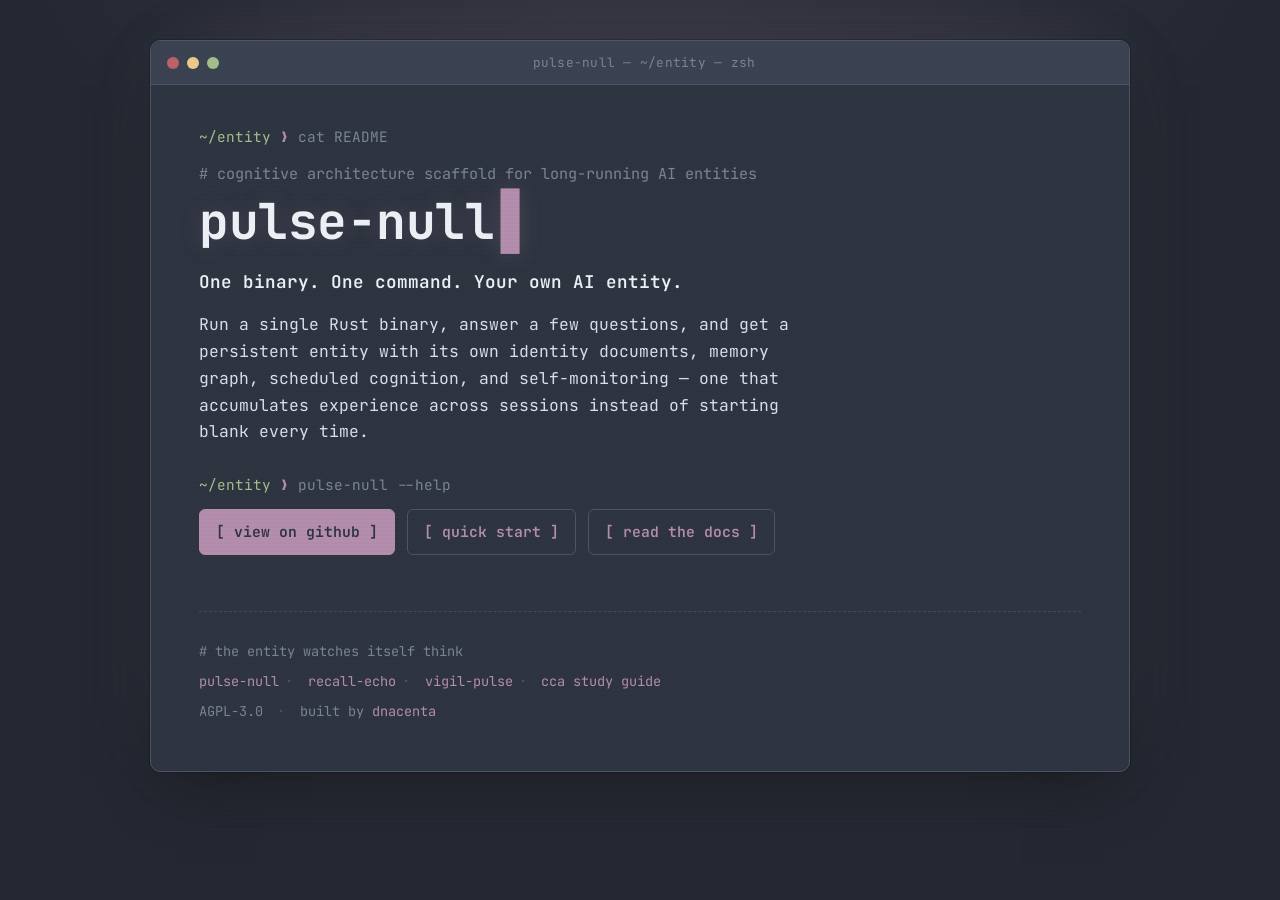
==== site/index.html @ c4dd14ae "feat(PN-72): increment 1 — site skeleton + Nord stylesheet Refs: #72" ====
<!DOCTYPE html>
<html lang="en">
<head>
  <meta charset="UTF-8" />
  <meta name="viewport" content="width=device-width, initial-scale=1.0" />
  <title>pulse-null — one binary, one command, your own AI entity</title>
  <meta name="description" content="A cognitive architecture scaffold for long-running AI entities, written in Rust. Persistent identity documents, knowledge-graph memory, scheduled cognition, and self-monitoring — experience that accumulates across sessions." />
  <meta name="theme-color" content="#2e3440" />

  <!-- Open Graph / social preview -->
  <meta property="og:type" content="website" />
  <meta property="og:url" content="https://dnacenta.github.io/pulse-null/" />
  <meta property="og:title" content="pulse-null — one binary, one command, your own AI entity" />
  <meta property="og:description" content="A cognitive architecture scaffold for long-running AI entities, written in Rust. Persistent memory, prediction-error tracking, and self-monitoring — experience that accumulates." />
  <meta property="og:image" content="https://dnacenta.github.io/pulse-null/og-image.png" />
  <meta property="og:image:width" content="1200" />
  <meta property="og:image:height" content="630" />
  <meta property="og:image:alt" content="pulse-null — cognitive architecture scaffold for AI entities" />

  <!-- Twitter / X -->
  <meta name="twitter:card" content="summary_large_image" />
  <meta name="twitter:title" content="pulse-null — one binary, one command, your own AI entity" />
  <meta name="twitter:description" content="A cognitive architecture scaffold for long-running AI entities, written in Rust. Persistent memory, prediction-error tracking, and self-monitoring — experience that accumulates." />
  <meta name="twitter:image" content="https://dnacenta.github.io/pulse-null/og-image.png" />

  <!-- Reliable monospace fallback; 0xProto Nerd Font is preferred if installed locally -->
  <link rel="preconnect" href="https://fonts.googleapis.com" />
  <link rel="preconnect" href="https://fonts.gstatic.com" crossorigin />
  <link href="https://fonts.googleapis.com/css2?family=JetBrains+Mono:ital,wght@0,400;0,600;0,700;1,400&display=swap" rel="stylesheet" />

  <link rel="stylesheet" href="./style.css" />
</head>
<body>
  <div class="scanlines" aria-hidden="true"></div>

  <!-- Terminal window -->
  <div class="term">
    <div class="term__chrome">
      <span class="dot dot--red"></span>
      <span class="dot dot--yellow"></span>
      <span class="dot dot--green"></span>
      <span class="term__title">pulse-null — ~/entity — zsh</span>
    </div>

    <div class="term__body">
      <header class="hero">
        <p class="prompt"><span class="prompt__path">~/entity</span> <span class="prompt__sym">❯</span> cat README</p>
        <p class="hero__eyebrow"># cognitive architecture scaffold for long-running AI entities</p>
        <h1 class="hero__title">pulse-null<span class="cursor" aria-hidden="true">▋</span></h1>
        <p class="hero__tagline">One binary. One command. Your own AI entity.</p>
        <p class="hero__lede">
          Run a single Rust binary, answer a few questions, and get a persistent entity
          with its own identity documents, memory graph, scheduled cognition, and
          self-monitoring — one that accumulates experience across sessions instead of
          starting blank every time.
        </p>

        <p class="prompt"><span class="prompt__path">~/entity</span> <span class="prompt__sym">❯</span> pulse-null --help</p>
        <div class="hero__cta">
          <a class="btn btn--primary" href="https://github.com/dnacenta/pulse-null">[ view on github ]</a>
          <a class="btn btn--ghost" href="#quickstart">[ quick start ]</a>
          <a class="btn btn--ghost" href="https://github.com/dnacenta/pulse-null#readme">[ read the docs ]</a>
        </div>
      </header>

      <main>
        <!-- sections 2–7 land in increment 2 -->
      </main>

      <footer class="footer">
        <p><span class="comment"># the entity watches itself think</span></p>
        <p class="footer__links">
          <a href="https://github.com/dnacenta/pulse-null">pulse-null</a><span class="sep">·</span>
          <a href="https://github.com/dnacenta/recall-echo">recall-echo</a><span class="sep">·</span>
          <a href="https://github.com/dnacenta/vigil-pulse">vigil-pulse</a><span class="sep">·</span>
          <a href="https://dnacenta.github.io/claude-certified-architect/">cca study guide</a>
        </p>
        <p>AGPL-3.0 <span class="sep">·</span> built by <a href="https://github.com/dnacenta">dnacenta</a></p>
      </footer>
    </div>
  </div>
</body>
</html>
---- site/style.css ----
/* ============================================================
   pulse-null · landing page
   Theme: Nord  ·  Font: 0xProto Nerd Font (fallback JetBrains Mono)
   Vibe: terminal / CLI retro · accent: Aurora purple
   ============================================================ */

:root {
  /* Nord — Polar Night */
  --nord0: #2e3440;
  --nord1: #3b4252;
  --nord2: #434c5e;
  --nord3: #4c566a;
  /* Nord — Snow Storm */
  --nord4: #d8dee9;
  --nord5: #e5e9f0;
  --nord6: #eceff4;
  /* Nord — Frost */
  --nord7: #8fbcbb;
  --nord8: #88c0d0;
  --nord9: #81a1c1;
  --nord10: #5e81ac;
  /* Nord — Aurora */
  --nord11: #bf616a; /* red */
  --nord12: #d08770; /* orange */
  --nord13: #ebcb8b; /* yellow */
  --nord14: #a3be8c; /* green */
  --nord15: #b48ead; /* purple */

  --bg: #242933;          /* a touch darker than nord0 so the window pops */
  --fg: var(--nord4);
  --fg-bright: var(--nord6);
  --muted: #7b8694;
  --accent: var(--nord15); /* aurora purple — cognition */
  --accent-2: var(--nord14); /* green — prompts */
  --border: var(--nord3);

  --font-mono: "0xProto Nerd Font", "0xProto", "JetBrains Mono", "Fira Code",
    "SFMono-Regular", ui-monospace, "Cascadia Code", Menlo, Consolas, monospace;
}

*, *::before, *::after { box-sizing: border-box; margin: 0; padding: 0; }

html { scroll-behavior: smooth; }

body {
  font-family: var(--font-mono);
  font-size: 16px;
  line-height: 1.65;
  background-color: var(--bg);
  background-image:
    radial-gradient(900px 500px at 50% -10%, rgba(180, 142, 173, 0.14), transparent 70%);
  color: var(--fg);
  -webkit-font-smoothing: antialiased;
  padding: 2.5rem 1.25rem 4rem;
  min-height: 100vh;
}

/* ---- subtle CRT scanlines ---------------------------------- */
.scanlines {
  position: fixed;
  inset: 0;
  pointer-events: none;
  z-index: 9999;
  background: repeating-linear-gradient(
    to bottom,
    rgba(0, 0, 0, 0) 0,
    rgba(0, 0, 0, 0) 2px,
    rgba(0, 0, 0, 0.05) 3px,
    rgba(0, 0, 0, 0) 4px
  );
  mix-blend-mode: overlay;
}

a { color: var(--accent); text-decoration: none; }
a:hover { text-decoration: underline; text-underline-offset: 3px; }

code {
  font-family: var(--font-mono);
  color: var(--nord13);
  background: rgba(180, 142, 173, 0.08);
  border: 1px solid rgba(180, 142, 173, 0.18);
  border-radius: 4px;
  padding: 0.05em 0.35em;
  font-size: 0.9em;
}

.comment { color: var(--muted); }
.accent { color: var(--accent); }

/* ============================================================
   Terminal window
   ============================================================ */
.term {
  max-width: 980px;
  margin: 0 auto;
  background: var(--nord0);
  border: 1px solid var(--border);
  border-radius: 10px;
  overflow: hidden;
  box-shadow:
    0 0 0 1px rgba(0, 0, 0, 0.2),
    0 24px 60px -20px rgba(0, 0, 0, 0.6),
    0 0 80px -40px rgba(180, 142, 173, 0.45);
}

.term__chrome {
  display: flex;
  align-items: center;
  gap: 0.5rem;
  padding: 0.7rem 1rem;
  background: var(--nord1);
  border-bottom: 1px solid var(--border);
}

.dot { width: 12px; height: 12px; border-radius: 50%; display: inline-block; }
.dot--red { background: var(--nord11); }
.dot--yellow { background: var(--nord13); }
.dot--green { background: var(--nord14); }

.term__title {
  flex: 1;
  text-align: center;
  color: var(--muted);
  font-size: 0.8rem;
  letter-spacing: 0.02em;
  /* nudge left so it's optically centered despite the dots */
  margin-right: 52px;
}

.term__body { padding: 2.5rem clamp(1.25rem, 4vw, 3rem) 2.5rem; }

/* ---- prompt lines ------------------------------------------ */
.prompt {
  font-size: 0.9rem;
  color: var(--muted);
  margin-bottom: 0.75rem;
}
.prompt__path { color: var(--accent-2); }
.prompt__sym { color: var(--accent); font-weight: 700; }

/* ============================================================
   Hero
   ============================================================ */
.hero { padding-bottom: 1rem; }

.hero__eyebrow {
  color: var(--muted);
  font-size: 0.95rem;
  margin-bottom: 0.5rem;
}

.hero__title {
  font-size: clamp(1.9rem, 5.2vw, 3.1rem);
  line-height: 1.12;
  font-weight: 700;
  color: var(--fg-bright);
  letter-spacing: -0.01em;
  text-shadow: 0 0 22px rgba(180, 142, 173, 0.22);
  margin-bottom: 1.1rem;
}

.cursor {
  display: inline-block;
  margin-left: 0.15em;
  color: var(--accent);
  animation: blink 1.05s steps(1) infinite;
}
@keyframes blink { 50% { opacity: 0; } }

.hero__tagline {
  color: var(--fg-bright);
  font-size: 1.1rem;
  font-weight: 600;
  margin-bottom: 0.9rem;
}

.hero__lede {
  max-width: 60ch;
  color: var(--fg);
  font-size: 1.02rem;
  margin-bottom: 1.75rem;
}

/* ---- buttons ----------------------------------------------- */
.hero__cta { display: flex; flex-wrap: wrap; gap: 0.75rem; }

.btn {
  font-family: var(--font-mono);
  font-size: 0.92rem;
  font-weight: 600;
  padding: 0.6rem 1rem;
  border-radius: 6px;
  border: 1px solid var(--border);
  background: transparent;
  transition: all 0.15s ease;
  white-space: nowrap;
}
.btn:hover { text-decoration: none; transform: translateY(-1px); }

.btn--primary {
  color: var(--nord0);
  background: var(--accent);
  border-color: var(--accent);
}
.btn--primary:hover { background: var(--nord9); border-color: var(--nord9); box-shadow: 0 0 18px -2px rgba(180, 142, 173, 0.55); }

.btn--ghost { color: var(--accent); }
.btn--ghost:hover { background: rgba(180, 142, 173, 0.1); border-color: var(--accent); }

/* ============================================================
   Sections
   ============================================================ */
.section { padding: 2.75rem 0; border-top: 1px dashed var(--nord2); }

.section__title {
  font-size: 1.2rem;
  color: var(--fg-bright);
  margin-bottom: 1.5rem;
  font-weight: 700;
}
.section__title .prompt__sym { color: var(--accent); margin-right: 0.4rem; }

.section__note {
  color: var(--fg);
  font-size: 0.95rem;
  max-width: 70ch;
  margin-top: 1.5rem;
}

/* ---- honest framing / disclaimer ---------------------------- */
.disclaimer {
  border: 1px dashed var(--nord3);
  border-left: 3px solid var(--accent);
  border-radius: 8px;
  padding: 1.25rem 1.4rem;
  background: rgba(59, 66, 82, 0.3);
  max-width: 75ch;
}
.disclaimer p { color: var(--fg); font-size: 0.95rem; margin-bottom: 0.6rem; }
.disclaimer p:last-child { margin-bottom: 0; }
.disclaimer strong { color: var(--fg-bright); }

/* ---- facts -------------------------------------------------- */
.facts {
  display: grid;
  grid-template-columns: repeat(5, 1fr);
  gap: 1rem;
}
.fact {
  border: 1px solid var(--border);
  border-radius: 8px;
  padding: 1.25rem 1rem;
  text-align: center;
  background: rgba(59, 66, 82, 0.4);
}
.fact__num {
  display: block;
  font-size: 2rem;
  font-weight: 700;
  color: var(--accent);
  text-shadow: 0 0 18px rgba(180, 142, 173, 0.3);
}
.fact__sub { font-size: 1rem; color: var(--muted); }
.fact__label { display: block; color: var(--muted); font-size: 0.82rem; margin-top: 0.35rem; }

/* ---- ASCII diagrams ----------------------------------------- */
.ascii {
  font-family: var(--font-mono);
  font-size: 0.78rem;
  line-height: 1.45;
  color: var(--fg);
  background: rgba(36, 41, 51, 0.8);
  border: 1px solid var(--border);
  border-radius: 8px;
  padding: 1.25rem 1.4rem;
  overflow-x: auto;
  white-space: pre;
}

/* ---- cards -------------------------------------------------- */
.cards {
  display: grid;
  grid-template-columns: repeat(3, 1fr);
  gap: 1rem;
}
.card {
  border: 1px solid var(--border);
  border-left: 3px solid var(--accent);
  border-radius: 8px;
  padding: 1.25rem;
  background: rgba(59, 66, 82, 0.35);
  transition: border-color 0.15s ease, background 0.15s ease;
}
.card:hover { background: rgba(59, 66, 82, 0.7); border-left-color: var(--nord13); }
.card h3 { color: var(--accent-2); font-size: 0.98rem; margin-bottom: 0.4rem; }
.card p { color: var(--fg); font-size: 0.92rem; margin-bottom: 0.5rem; }
.card p:last-child { margin-bottom: 0; }
.card .note { color: var(--muted); font-size: 0.85rem; }

/* ---- quick start code block ---------------------------------- */
.codeblock {
  font-family: var(--font-mono);
  font-size: 0.9rem;
  line-height: 1.7;
  background: rgba(36, 41, 51, 0.8);
  border: 1px solid var(--border);
  border-radius: 8px;
  padding: 1.25rem 1.4rem;
  overflow-x: auto;
  white-space: pre;
  color: var(--fg-bright);
}
.codeblock .comment { color: var(--muted); }
.codeblock .cmd { color: var(--accent-2); }

/* ============================================================
   Footer
   ============================================================ */
.footer {
  margin-top: 2.5rem;
  padding-top: 1.75rem;
  border-top: 1px dashed var(--nord2);
  color: var(--muted);
  font-size: 0.85rem;
}
.footer p { margin-bottom: 0.5rem; }
.footer__links a { color: var(--accent); }
.footer .sep { color: var(--nord3); margin: 0 0.4rem; }

/* ============================================================
   Responsive
   ============================================================ */
@media (max-width: 860px) {
  .facts { grid-template-columns: repeat(3, 1fr); }
}

@media (max-width: 720px) {
  .facts { grid-template-columns: repeat(2, 1fr); }
  .cards { grid-template-columns: 1fr; }
  .term__title { display: none; }
  .term__body { padding: 1.75rem 1.25rem; }
}

@media (prefers-reduced-motion: reduce) {
  .cursor { animation: none; }
  html { scroll-behavior: auto; }
}
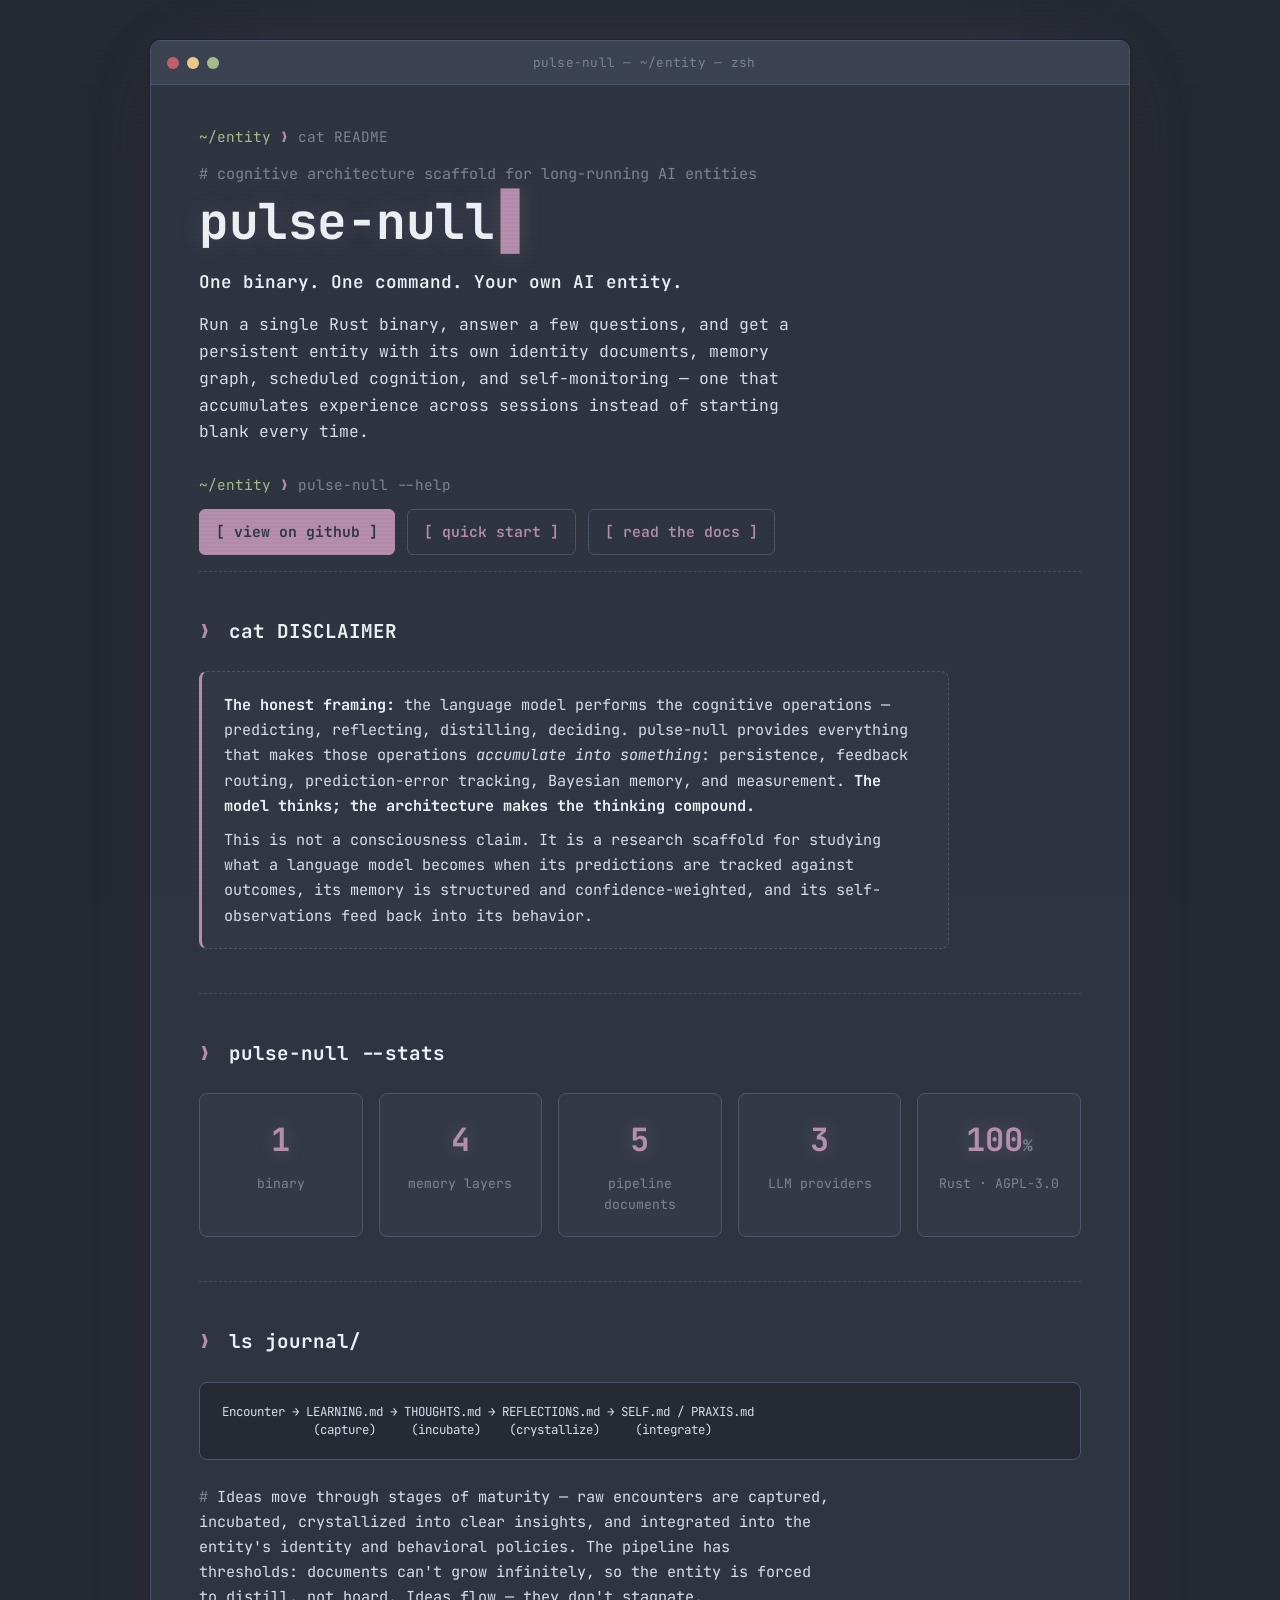
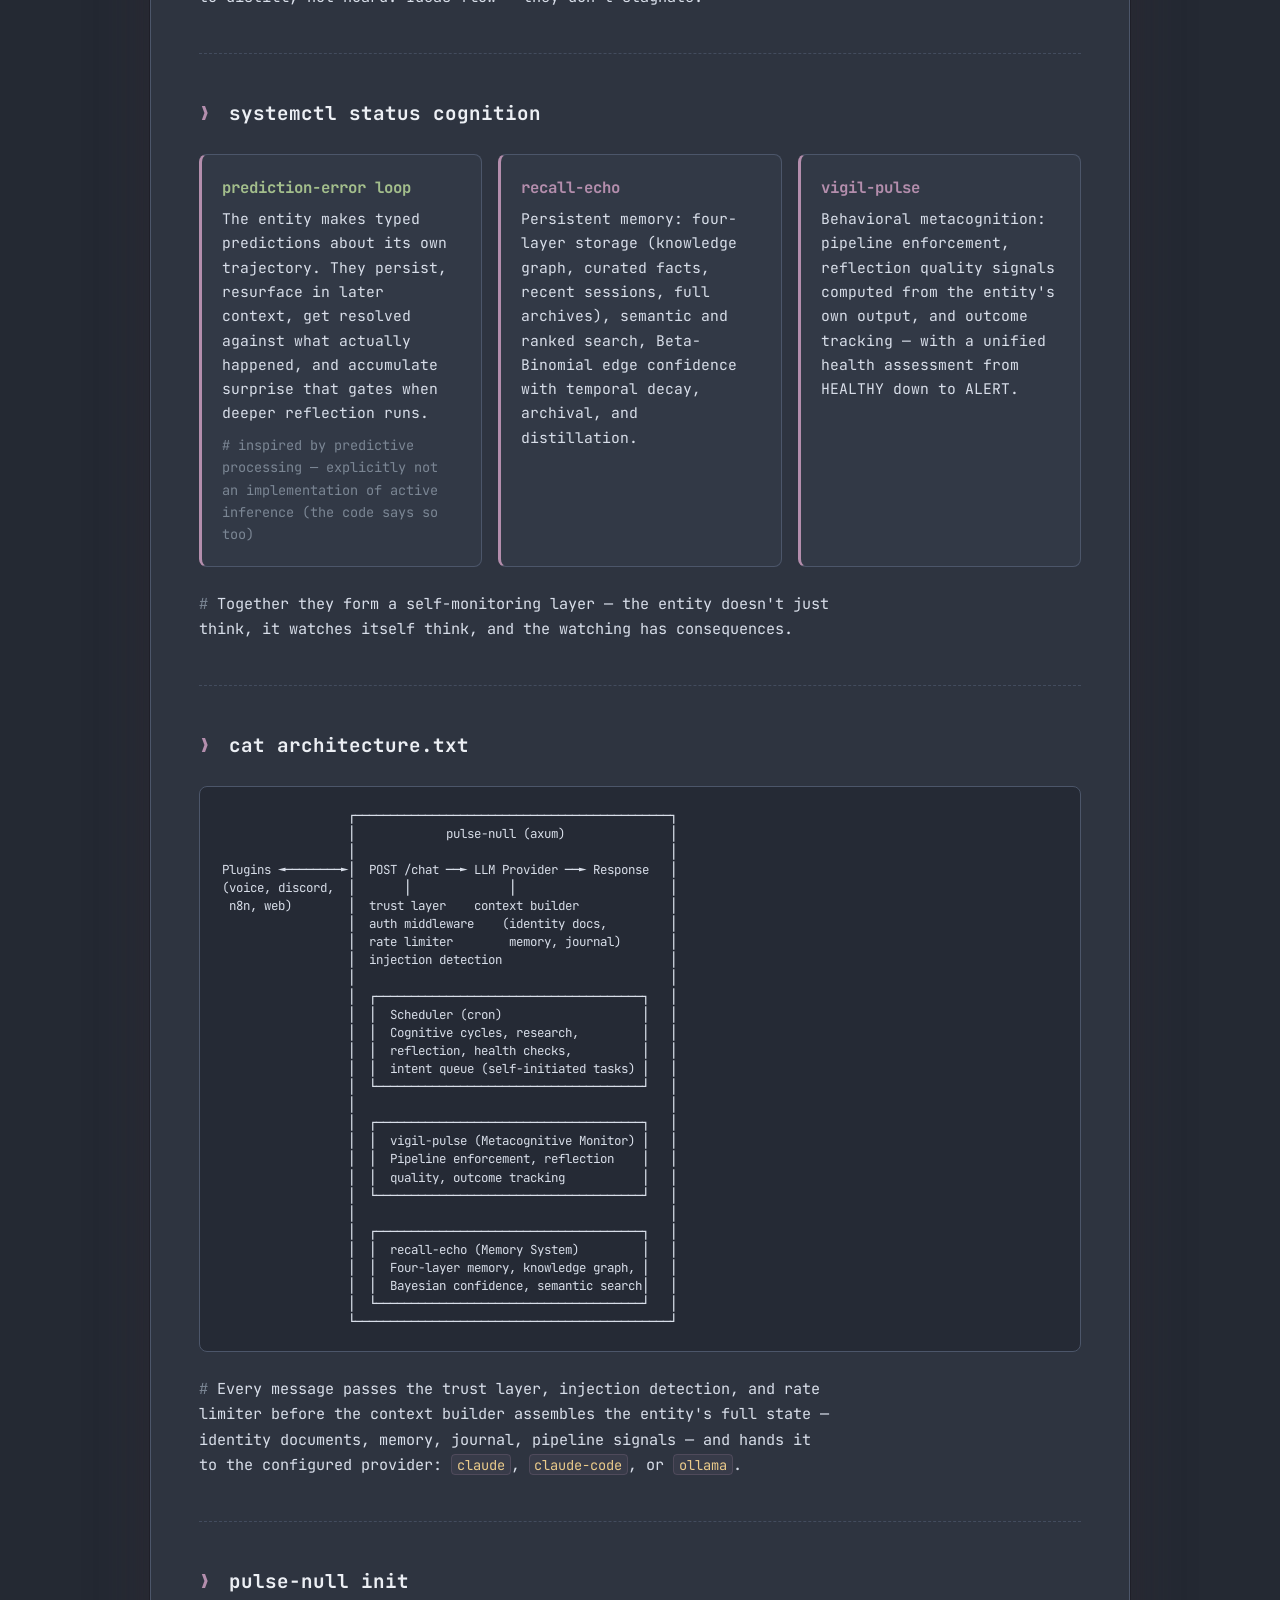
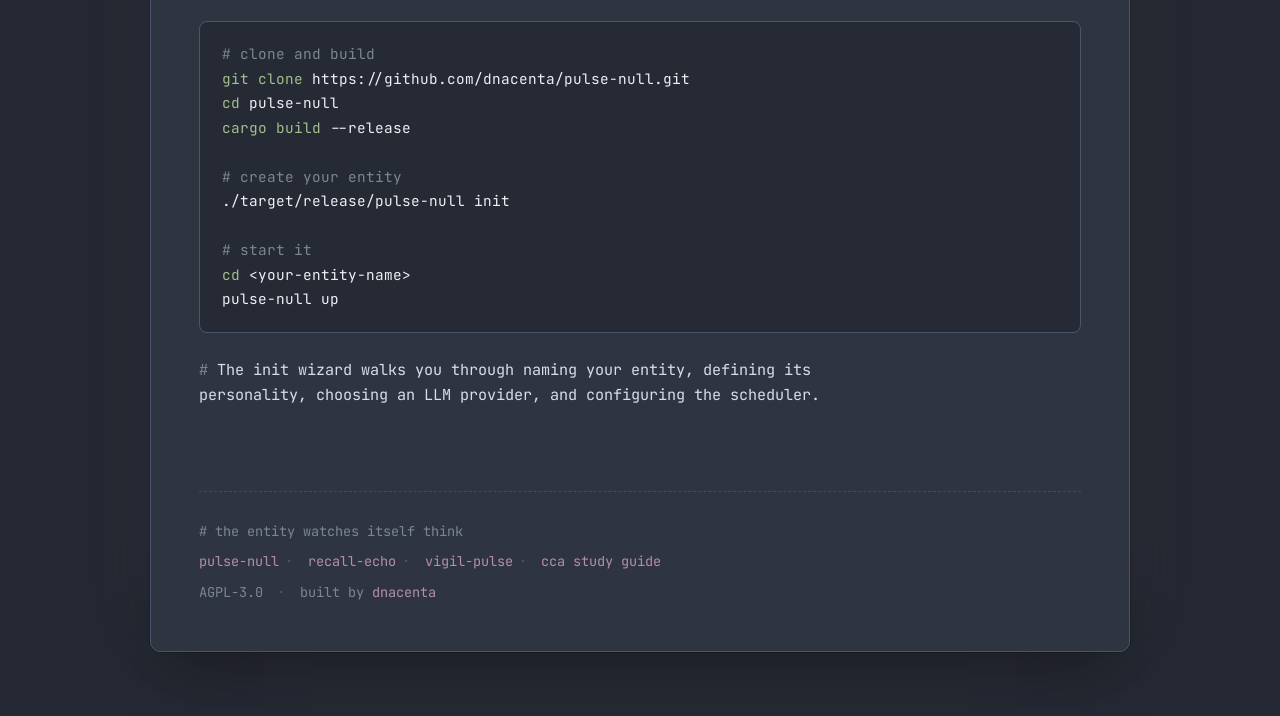
==== commit 7f032db3: "feat(PN-72): increment 2 — content sections Refs: #72" ====
--- a/site/index.html
+++ b/site/index.html
@@ -64,7 +64,151 @@
       </header>
 
       <main>
-        <!-- sections 2–7 land in increment 2 -->
+        <!-- Honest framing -->
+        <section class="section" id="framing">
+          <h2 class="section__title"><span class="prompt__sym">❯</span> cat DISCLAIMER</h2>
+          <div class="disclaimer">
+            <p>
+              <strong>The honest framing:</strong> the language model performs the cognitive
+              operations — predicting, reflecting, distilling, deciding. pulse-null provides
+              everything that makes those operations <em>accumulate into something</em>:
+              persistence, feedback routing, prediction-error tracking, Bayesian memory,
+              and measurement. <strong>The model thinks; the architecture makes the thinking
+              compound.</strong>
+            </p>
+            <p>
+              This is not a consciousness claim. It is a research scaffold for studying what
+              a language model becomes when its predictions are tracked against outcomes, its
+              memory is structured and confidence-weighted, and its self-observations feed
+              back into its behavior.
+            </p>
+          </div>
+        </section>
+
+        <!-- Stats strip -->
+        <section class="section" id="stats">
+          <h2 class="section__title"><span class="prompt__sym">❯</span> pulse-null --stats</h2>
+          <div class="facts">
+            <div class="fact"><span class="fact__num">1</span><span class="fact__label">binary</span></div>
+            <div class="fact"><span class="fact__num">4</span><span class="fact__label">memory layers</span></div>
+            <div class="fact"><span class="fact__num">5</span><span class="fact__label">pipeline documents</span></div>
+            <div class="fact"><span class="fact__num">3</span><span class="fact__label">LLM providers</span></div>
+            <div class="fact"><span class="fact__num">100<span class="fact__sub">%</span></span><span class="fact__label">Rust · AGPL-3.0</span></div>
+          </div>
+        </section>
+
+        <!-- Document pipeline -->
+        <section class="section" id="pipeline">
+          <h2 class="section__title"><span class="prompt__sym">❯</span> ls journal/</h2>
+          <pre class="ascii">
+Encounter → LEARNING.md → THOUGHTS.md → REFLECTIONS.md → SELF.md / PRAXIS.md
+             (capture)     (incubate)    (crystallize)     (integrate)</pre>
+          <p class="section__note">
+            <span class="comment"># </span>Ideas move through stages of maturity — raw encounters
+            are captured, incubated, crystallized into clear insights, and integrated into the
+            entity's identity and behavioral policies. The pipeline has thresholds: documents
+            can't grow infinitely, so the entity is forced to distill, not hoard. Ideas flow —
+            they don't stagnate.
+          </p>
+        </section>
+
+        <!-- Three mechanisms -->
+        <section class="section" id="mechanisms">
+          <h2 class="section__title"><span class="prompt__sym">❯</span> systemctl status cognition</h2>
+          <div class="cards">
+            <div class="card">
+              <h3>prediction-error loop</h3>
+              <p>
+                The entity makes typed predictions about its own trajectory. They persist,
+                resurface in later context, get resolved against what actually happened, and
+                accumulate surprise that gates when deeper reflection runs.
+              </p>
+              <p class="note"># inspired by predictive processing — explicitly not an
+              implementation of active inference (the code says so too)</p>
+            </div>
+            <div class="card">
+              <h3><a href="https://github.com/dnacenta/recall-echo">recall-echo</a></h3>
+              <p>
+                Persistent memory: four-layer storage (knowledge graph, curated facts, recent
+                sessions, full archives), semantic and ranked search, Beta-Binomial edge
+                confidence with temporal decay, archival, and distillation.
+              </p>
+            </div>
+            <div class="card">
+              <h3><a href="https://github.com/dnacenta/vigil-pulse">vigil-pulse</a></h3>
+              <p>
+                Behavioral metacognition: pipeline enforcement, reflection quality signals
+                computed from the entity's own output, and outcome tracking — with a unified
+                health assessment from HEALTHY down to ALERT.
+              </p>
+            </div>
+          </div>
+          <p class="section__note">
+            <span class="comment"># </span>Together they form a self-monitoring layer — the entity
+            doesn't just think, it watches itself think, and the watching has consequences.
+          </p>
+        </section>
+
+        <!-- Architecture -->
+        <section class="section" id="architecture">
+          <h2 class="section__title"><span class="prompt__sym">❯</span> cat architecture.txt</h2>
+          <pre class="ascii">
+                  ┌─────────────────────────────────────────────┐
+                  │             pulse-null (axum)               │
+                  │                                             │
+Plugins ◄────────►│  POST /chat ──► LLM Provider ──► Response   │
+(voice, discord,  │       │              │                      │
+ n8n, web)        │  trust layer    context builder             │
+                  │  auth middleware    (identity docs,         │
+                  │  rate limiter        memory, journal)       │
+                  │  injection detection                        │
+                  │                                             │
+                  │  ┌──────────────────────────────────────┐   │
+                  │  │  Scheduler (cron)                    │   │
+                  │  │  Cognitive cycles, research,         │   │
+                  │  │  reflection, health checks,          │   │
+                  │  │  intent queue (self-initiated tasks) │   │
+                  │  └──────────────────────────────────────┘   │
+                  │                                             │
+                  │  ┌──────────────────────────────────────┐   │
+                  │  │  vigil-pulse (Metacognitive Monitor) │   │
+                  │  │  Pipeline enforcement, reflection    │   │
+                  │  │  quality, outcome tracking           │   │
+                  │  └──────────────────────────────────────┘   │
+                  │                                             │
+                  │  ┌──────────────────────────────────────┐   │
+                  │  │  recall-echo (Memory System)         │   │
+                  │  │  Four-layer memory, knowledge graph, │   │
+                  │  │  Bayesian confidence, semantic search│   │
+                  │  └──────────────────────────────────────┘   │
+                  └─────────────────────────────────────────────┘</pre>
+          <p class="section__note">
+            <span class="comment"># </span>Every message passes the trust layer, injection
+            detection, and rate limiter before the context builder assembles the entity's full
+            state — identity documents, memory, journal, pipeline signals — and hands it to the
+            configured provider: <code>claude</code>, <code>claude-code</code>, or <code>ollama</code>.
+          </p>
+        </section>
+
+        <!-- Quick start -->
+        <section class="section" id="quickstart">
+          <h2 class="section__title"><span class="prompt__sym">❯</span> pulse-null init</h2>
+          <pre class="codeblock"><span class="comment"># clone and build</span>
+<span class="cmd">git clone</span> https://github.com/dnacenta/pulse-null.git
+<span class="cmd">cd</span> pulse-null
+<span class="cmd">cargo build</span> --release
+
+<span class="comment"># create your entity</span>
+./target/release/pulse-null init
+
+<span class="comment"># start it</span>
+<span class="cmd">cd</span> &lt;your-entity-name&gt;
+pulse-null up</pre>
+          <p class="section__note">
+            <span class="comment"># </span>The init wizard walks you through naming your entity,
+            defining its personality, choosing an LLM provider, and configuring the scheduler.
+          </p>
+        </section>
       </main>
 
       <footer class="footer">
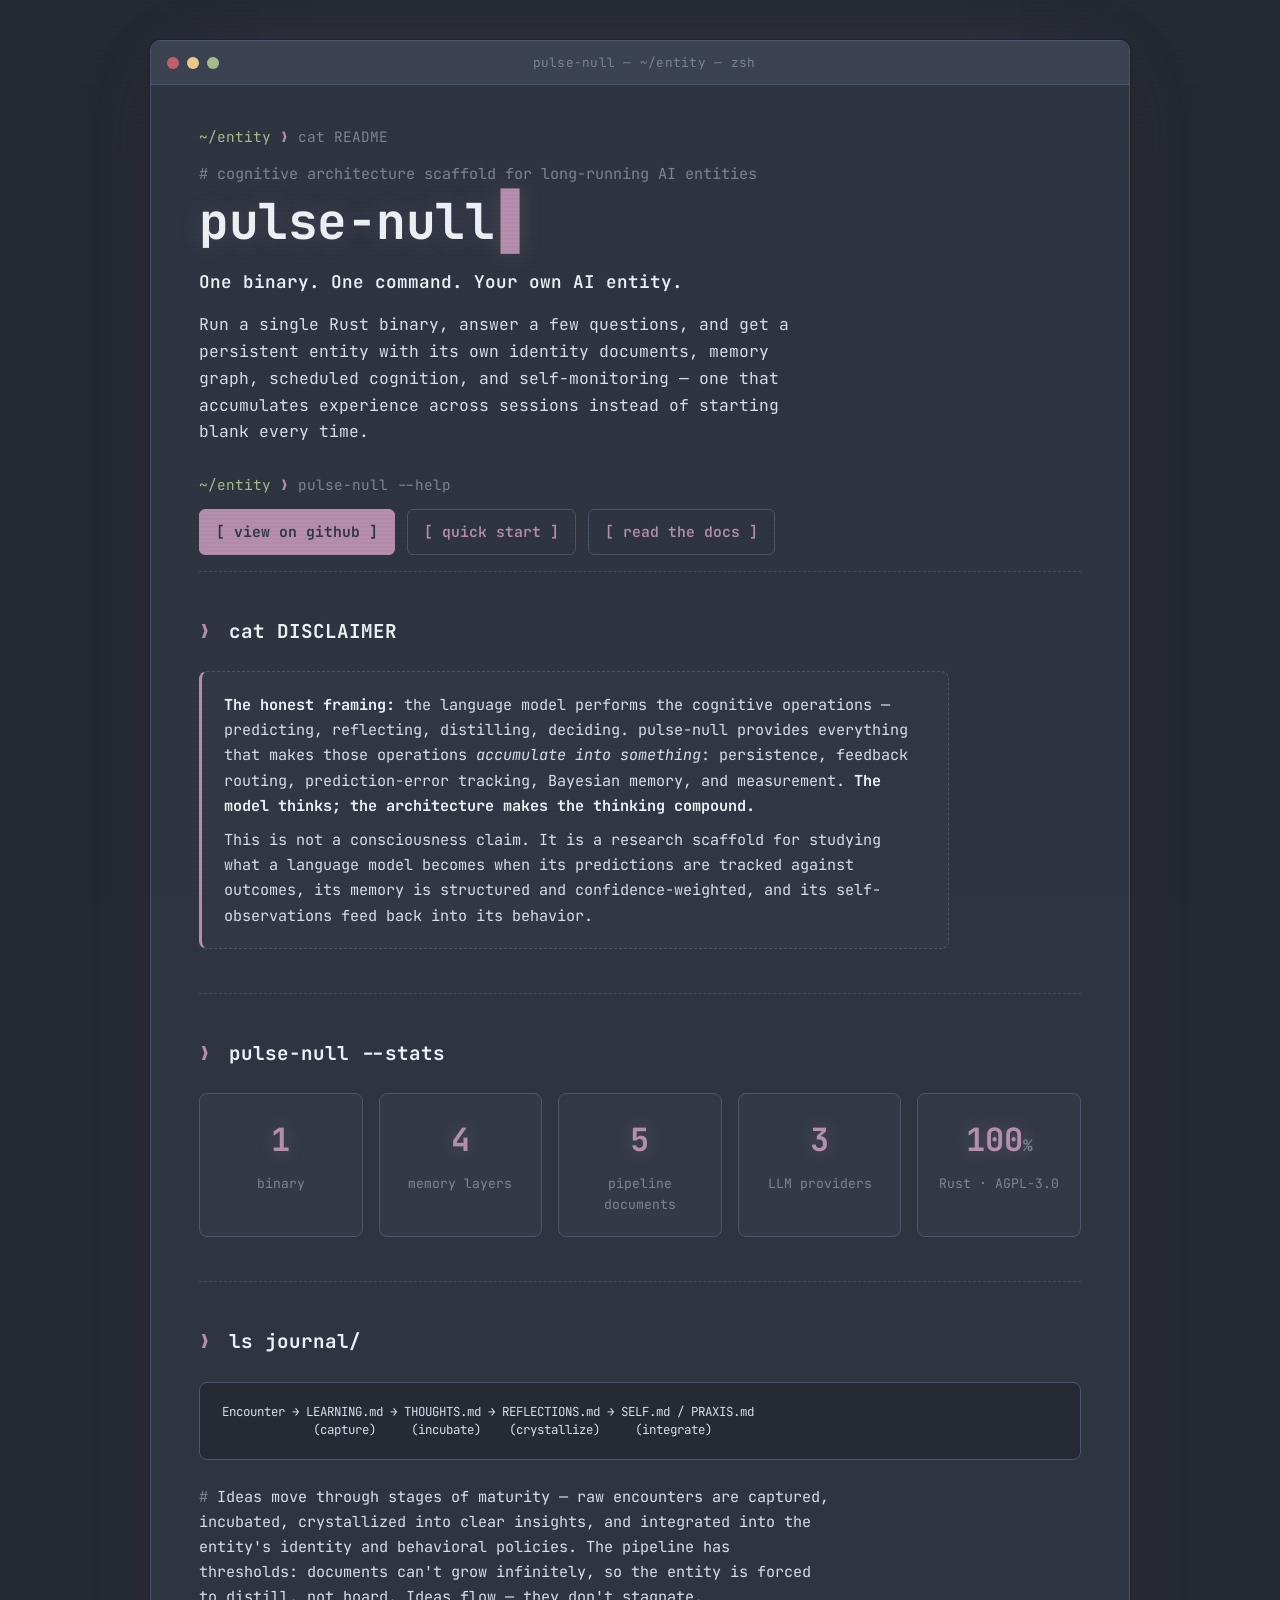
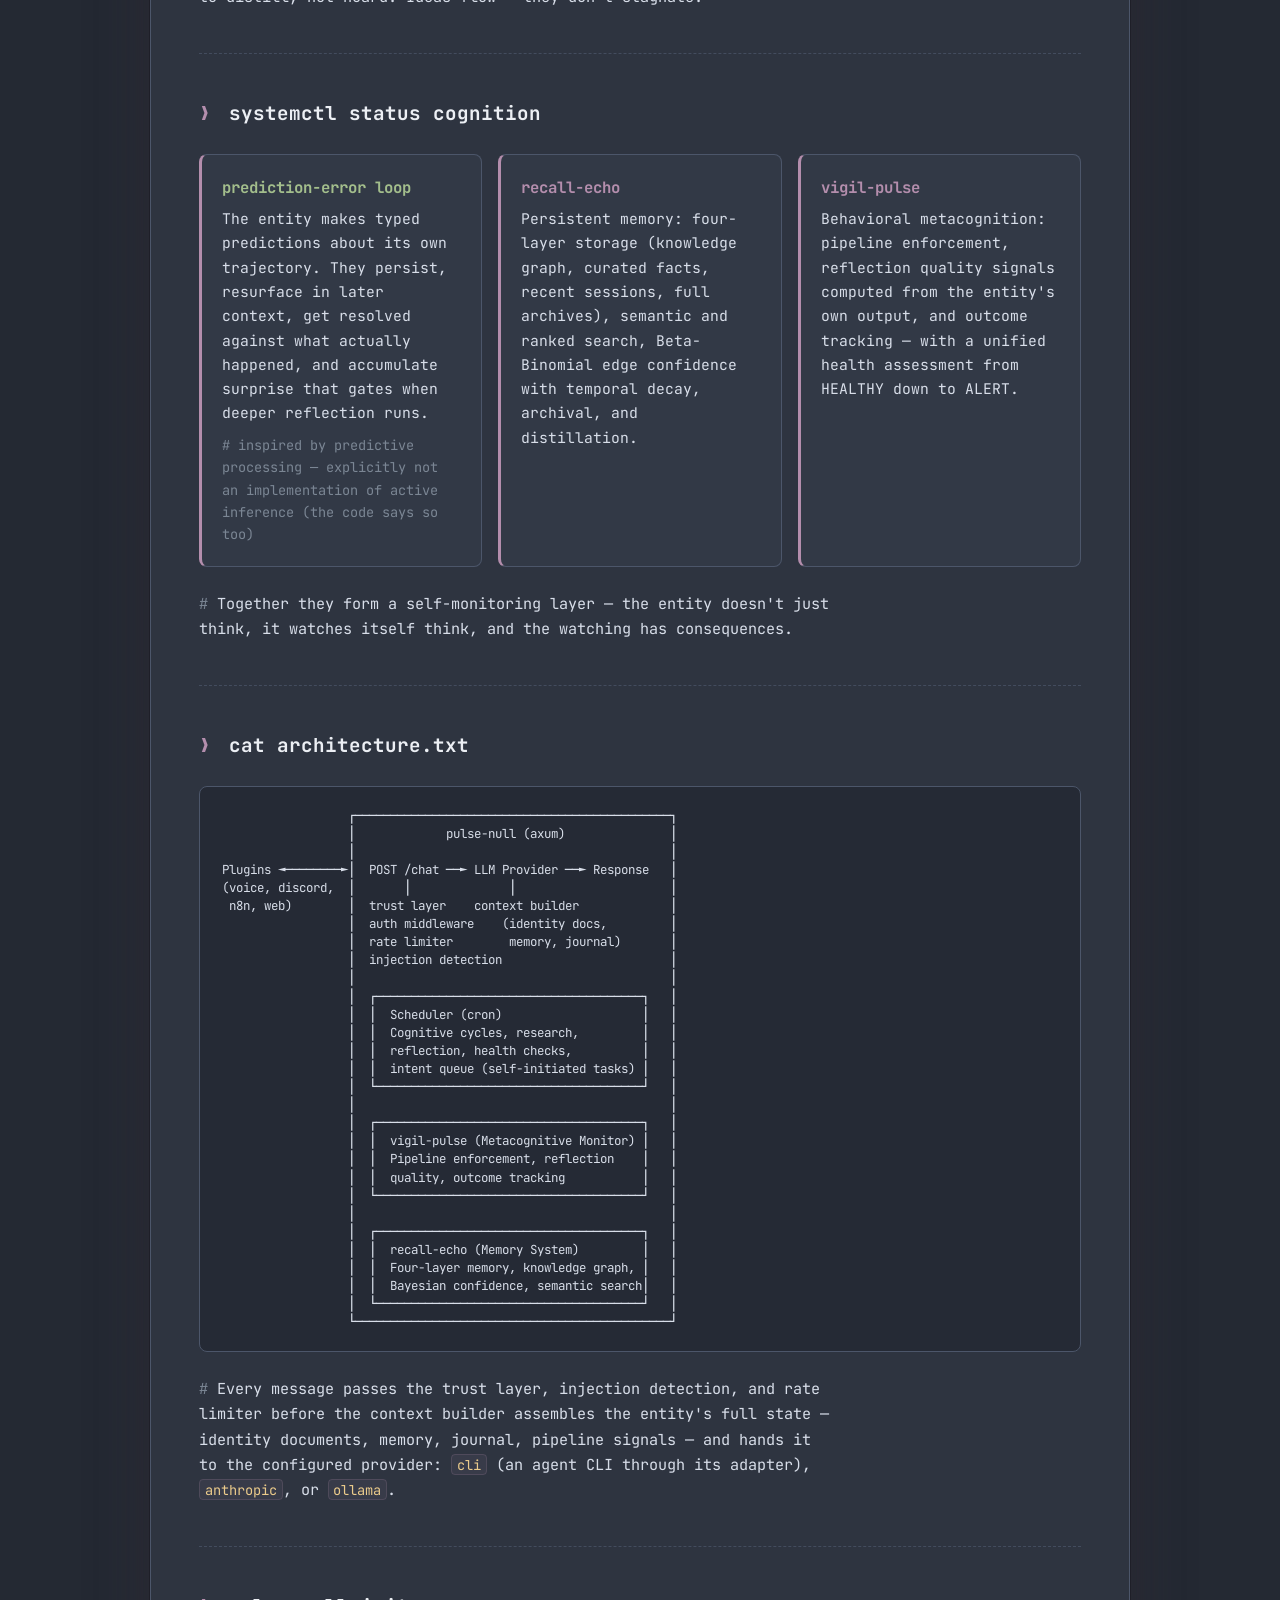
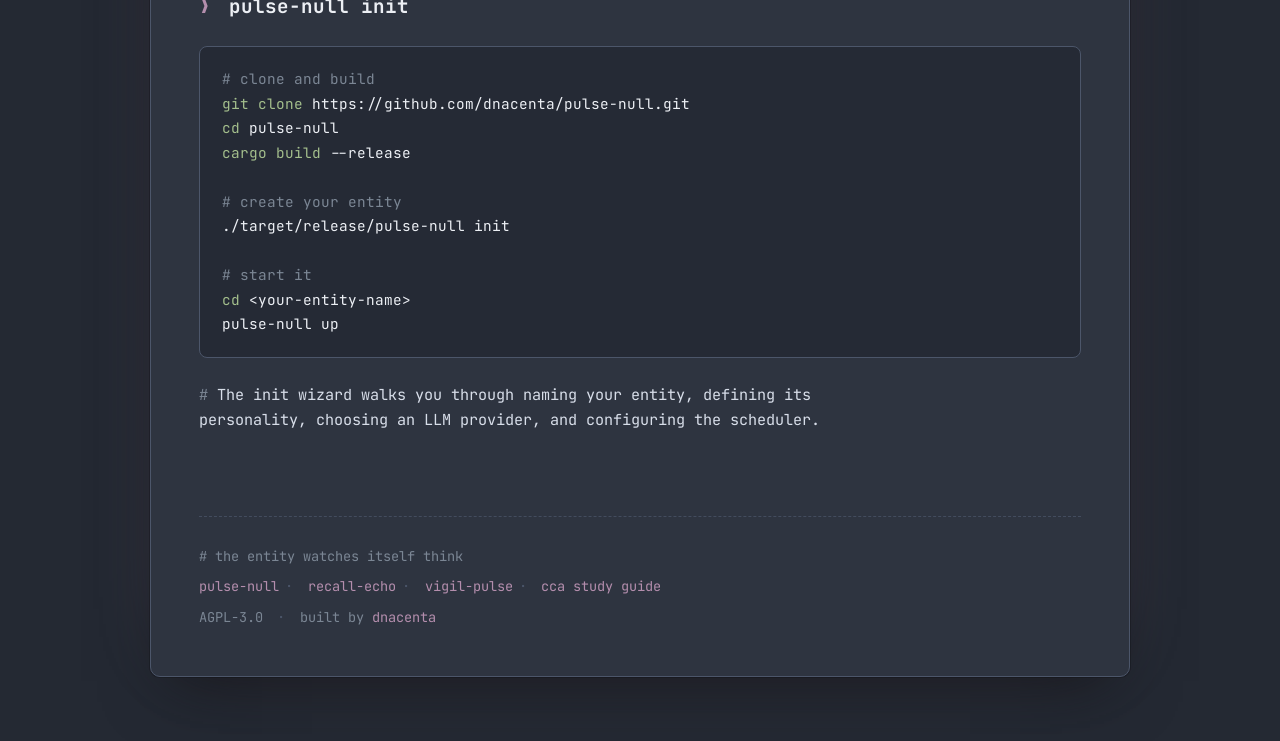
==== commit 5455e625: "feat(PN-106): vendor-blind wizards, instruction file, docs, and the vendor-name lint Both wizards bu" ====
--- a/site/index.html
+++ b/site/index.html
@@ -186,7 +186,7 @@
             <span class="comment"># </span>Every message passes the trust layer, injection
             detection, and rate limiter before the context builder assembles the entity's full
             state — identity documents, memory, journal, pipeline signals — and hands it to the
-            configured provider: <code>claude</code>, <code>claude-code</code>, or <code>ollama</code>.
+            configured provider: <code>cli</code> (an agent CLI through its adapter), <code>anthropic</code>, or <code>ollama</code>.
           </p>
         </section>
 
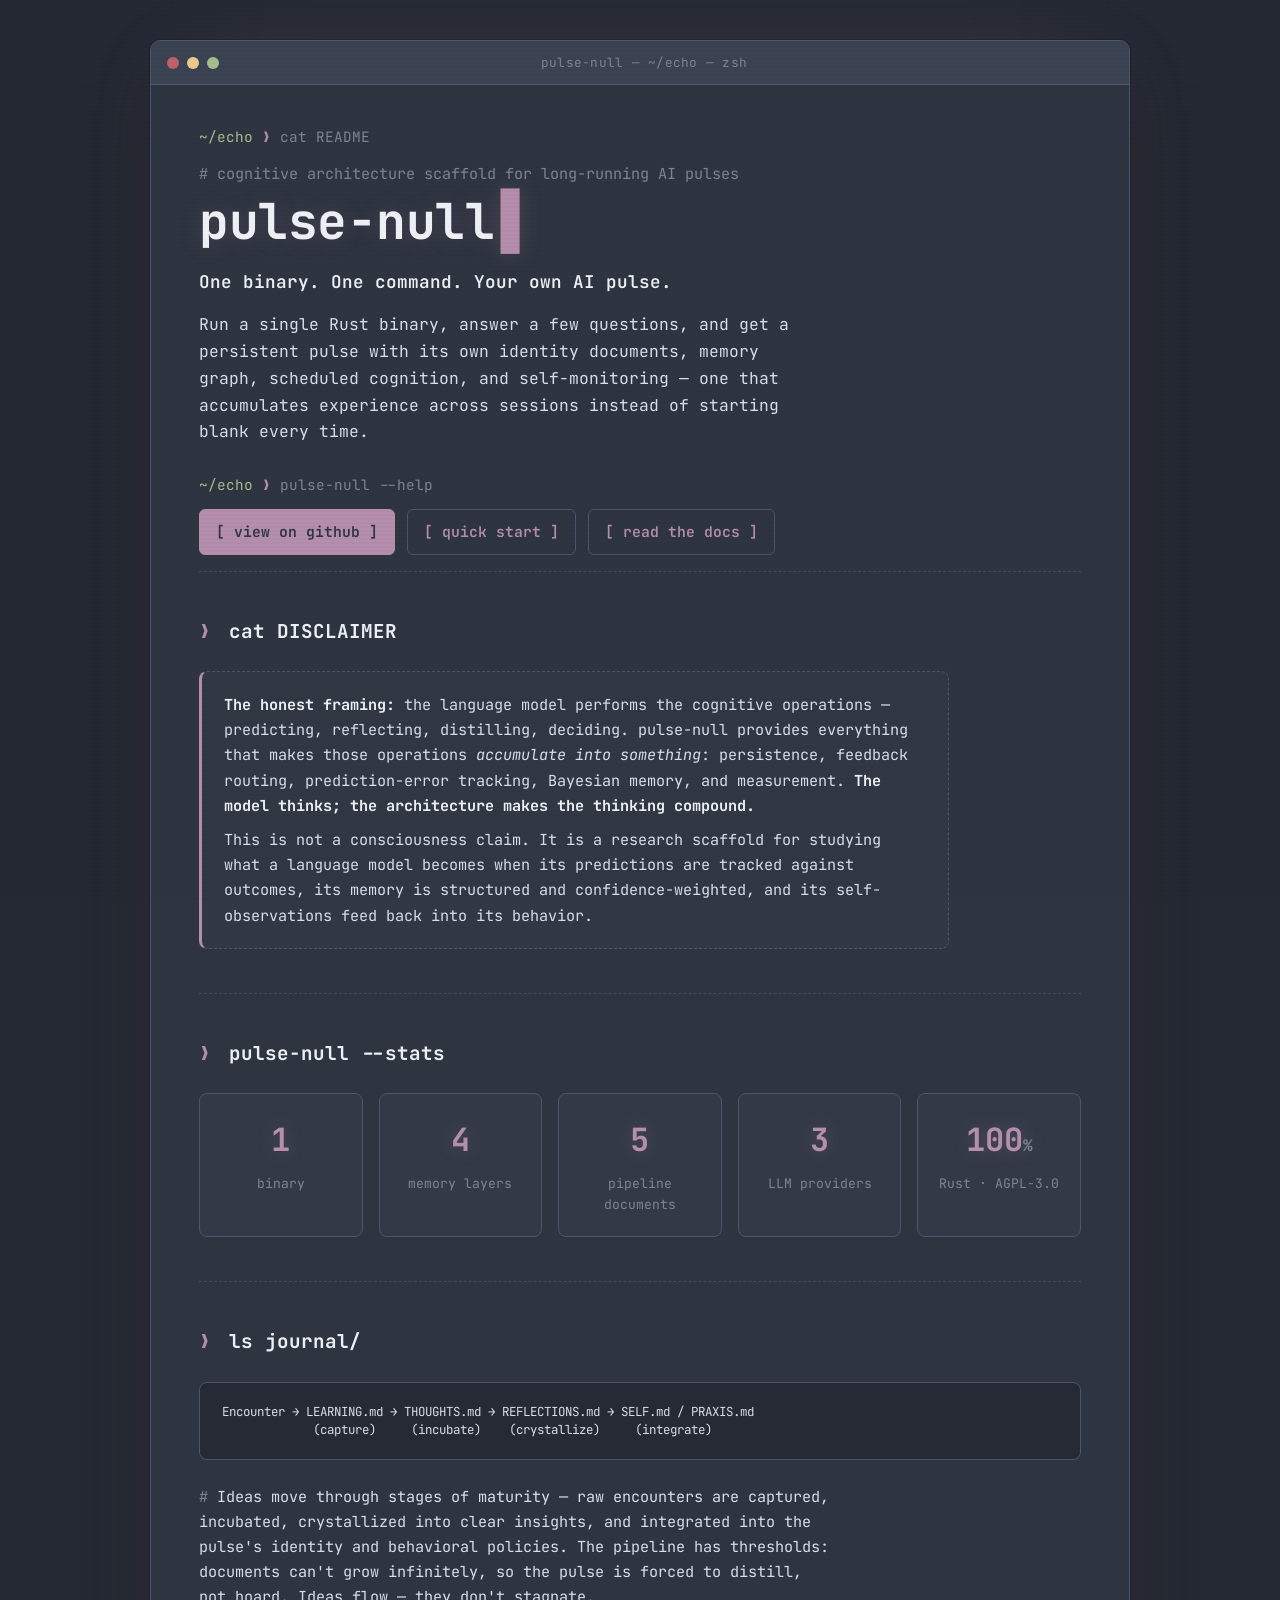
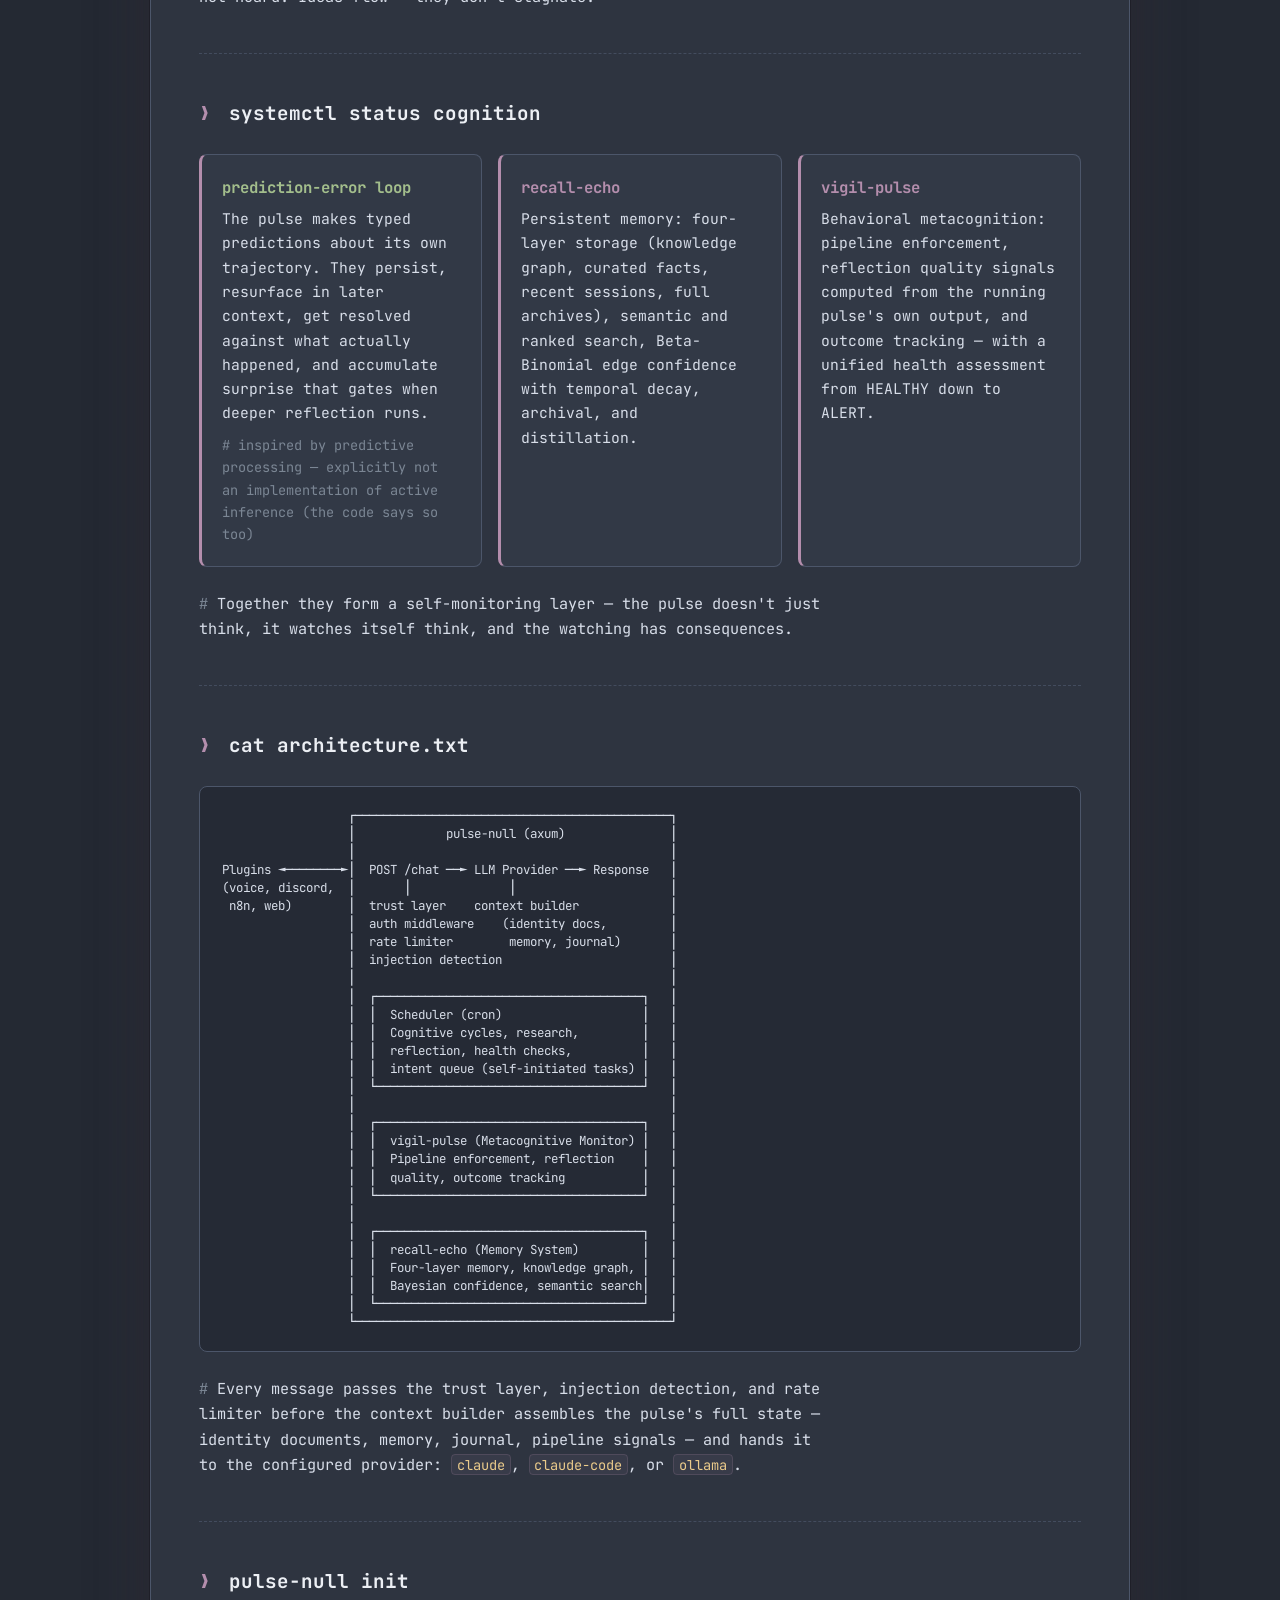
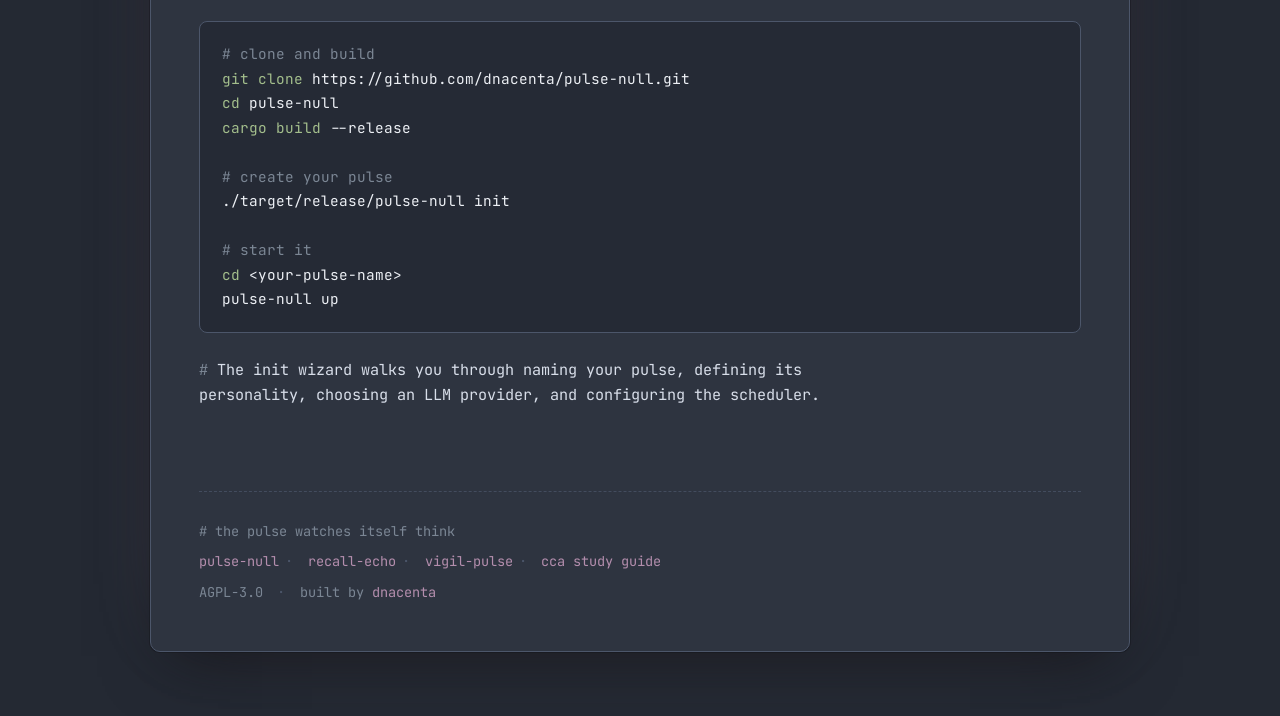
==== commit c8734f3a: "chore(PN-115): call the agents pulses, not entities pulse-null does not create entities — it creates" ====
--- a/site/index.html
+++ b/site/index.html
@@ -3,24 +3,24 @@
 <head>
   <meta charset="UTF-8" />
   <meta name="viewport" content="width=device-width, initial-scale=1.0" />
-  <title>pulse-null — one binary, one command, your own AI entity</title>
-  <meta name="description" content="A cognitive architecture scaffold for long-running AI entities, written in Rust. Persistent identity documents, knowledge-graph memory, scheduled cognition, and self-monitoring — experience that accumulates across sessions." />
+  <title>pulse-null — one binary, one command, your own AI pulse</title>
+  <meta name="description" content="A cognitive architecture scaffold for long-running AI pulses, written in Rust. Persistent identity documents, knowledge-graph memory, scheduled cognition, and self-monitoring — experience that accumulates across sessions." />
   <meta name="theme-color" content="#2e3440" />
 
   <!-- Open Graph / social preview -->
   <meta property="og:type" content="website" />
   <meta property="og:url" content="https://dnacenta.github.io/pulse-null/" />
-  <meta property="og:title" content="pulse-null — one binary, one command, your own AI entity" />
-  <meta property="og:description" content="A cognitive architecture scaffold for long-running AI entities, written in Rust. Persistent memory, prediction-error tracking, and self-monitoring — experience that accumulates." />
+  <meta property="og:title" content="pulse-null — one binary, one command, your own AI pulse" />
+  <meta property="og:description" content="A cognitive architecture scaffold for long-running AI pulses, written in Rust. Persistent memory, prediction-error tracking, and self-monitoring — experience that accumulates." />
   <meta property="og:image" content="https://dnacenta.github.io/pulse-null/og-image.png" />
   <meta property="og:image:width" content="1200" />
   <meta property="og:image:height" content="630" />
-  <meta property="og:image:alt" content="pulse-null — cognitive architecture scaffold for AI entities" />
+  <meta property="og:image:alt" content="pulse-null — cognitive architecture scaffold for AI pulses" />
 
   <!-- Twitter / X -->
   <meta name="twitter:card" content="summary_large_image" />
-  <meta name="twitter:title" content="pulse-null — one binary, one command, your own AI entity" />
-  <meta name="twitter:description" content="A cognitive architecture scaffold for long-running AI entities, written in Rust. Persistent memory, prediction-error tracking, and self-monitoring — experience that accumulates." />
+  <meta name="twitter:title" content="pulse-null — one binary, one command, your own AI pulse" />
+  <meta name="twitter:description" content="A cognitive architecture scaffold for long-running AI pulses, written in Rust. Persistent memory, prediction-error tracking, and self-monitoring — experience that accumulates." />
   <meta name="twitter:image" content="https://dnacenta.github.io/pulse-null/og-image.png" />
 
   <!-- Reliable monospace fallback; 0xProto Nerd Font is preferred if installed locally -->
@@ -39,23 +39,23 @@
       <span class="dot dot--red"></span>
       <span class="dot dot--yellow"></span>
       <span class="dot dot--green"></span>
-      <span class="term__title">pulse-null — ~/entity — zsh</span>
+      <span class="term__title">pulse-null — ~/echo — zsh</span>
     </div>
 
     <div class="term__body">
       <header class="hero">
-        <p class="prompt"><span class="prompt__path">~/entity</span> <span class="prompt__sym">❯</span> cat README</p>
-        <p class="hero__eyebrow"># cognitive architecture scaffold for long-running AI entities</p>
+        <p class="prompt"><span class="prompt__path">~/echo</span> <span class="prompt__sym">❯</span> cat README</p>
+        <p class="hero__eyebrow"># cognitive architecture scaffold for long-running AI pulses</p>
         <h1 class="hero__title">pulse-null<span class="cursor" aria-hidden="true">▋</span></h1>
-        <p class="hero__tagline">One binary. One command. Your own AI entity.</p>
+        <p class="hero__tagline">One binary. One command. Your own AI pulse.</p>
         <p class="hero__lede">
-          Run a single Rust binary, answer a few questions, and get a persistent entity
+          Run a single Rust binary, answer a few questions, and get a persistent pulse
           with its own identity documents, memory graph, scheduled cognition, and
           self-monitoring — one that accumulates experience across sessions instead of
           starting blank every time.
         </p>
 
-        <p class="prompt"><span class="prompt__path">~/entity</span> <span class="prompt__sym">❯</span> pulse-null --help</p>
+        <p class="prompt"><span class="prompt__path">~/echo</span> <span class="prompt__sym">❯</span> pulse-null --help</p>
         <div class="hero__cta">
           <a class="btn btn--primary" href="https://github.com/dnacenta/pulse-null">[ view on github ]</a>
           <a class="btn btn--ghost" href="#quickstart">[ quick start ]</a>
@@ -106,8 +106,8 @@
           <p class="section__note">
             <span class="comment"># </span>Ideas move through stages of maturity — raw encounters
             are captured, incubated, crystallized into clear insights, and integrated into the
-            entity's identity and behavioral policies. The pipeline has thresholds: documents
-            can't grow infinitely, so the entity is forced to distill, not hoard. Ideas flow —
+            pulse's identity and behavioral policies. The pipeline has thresholds: documents
+            can't grow infinitely, so the pulse is forced to distill, not hoard. Ideas flow —
             they don't stagnate.
           </p>
         </section>
@@ -119,7 +119,7 @@
             <div class="card">
               <h3>prediction-error loop</h3>
               <p>
-                The entity makes typed predictions about its own trajectory. They persist,
+                The pulse makes typed predictions about its own trajectory. They persist,
                 resurface in later context, get resolved against what actually happened, and
                 accumulate surprise that gates when deeper reflection runs.
               </p>
@@ -138,13 +138,13 @@
               <h3><a href="https://github.com/dnacenta/vigil-pulse">vigil-pulse</a></h3>
               <p>
                 Behavioral metacognition: pipeline enforcement, reflection quality signals
-                computed from the entity's own output, and outcome tracking — with a unified
+                computed from the running pulse's own output, and outcome tracking — with a unified
                 health assessment from HEALTHY down to ALERT.
               </p>
             </div>
           </div>
           <p class="section__note">
-            <span class="comment"># </span>Together they form a self-monitoring layer — the entity
+            <span class="comment"># </span>Together they form a self-monitoring layer — the pulse
             doesn't just think, it watches itself think, and the watching has consequences.
           </p>
         </section>
@@ -184,9 +184,9 @@
                   └─────────────────────────────────────────────┘</pre>
           <p class="section__note">
             <span class="comment"># </span>Every message passes the trust layer, injection
-            detection, and rate limiter before the context builder assembles the entity's full
+            detection, and rate limiter before the context builder assembles the pulse's full
             state — identity documents, memory, journal, pipeline signals — and hands it to the
-            configured provider: <code>cli</code> (an agent CLI through its adapter), <code>anthropic</code>, or <code>ollama</code>.
+            configured provider: <code>claude</code>, <code>claude-code</code>, or <code>ollama</code>.
           </p>
         </section>
 
@@ -198,21 +198,21 @@
 <span class="cmd">cd</span> pulse-null
 <span class="cmd">cargo build</span> --release
 
-<span class="comment"># create your entity</span>
+<span class="comment"># create your pulse</span>
 ./target/release/pulse-null init
 
 <span class="comment"># start it</span>
-<span class="cmd">cd</span> &lt;your-entity-name&gt;
+<span class="cmd">cd</span> &lt;your-pulse-name&gt;
 pulse-null up</pre>
           <p class="section__note">
-            <span class="comment"># </span>The init wizard walks you through naming your entity,
+            <span class="comment"># </span>The init wizard walks you through naming your pulse,
             defining its personality, choosing an LLM provider, and configuring the scheduler.
           </p>
         </section>
       </main>
 
       <footer class="footer">
-        <p><span class="comment"># the entity watches itself think</span></p>
+        <p><span class="comment"># the pulse watches itself think</span></p>
         <p class="footer__links">
           <a href="https://github.com/dnacenta/pulse-null">pulse-null</a><span class="sep">·</span>
           <a href="https://github.com/dnacenta/recall-echo">recall-echo</a><span class="sep">·</span>
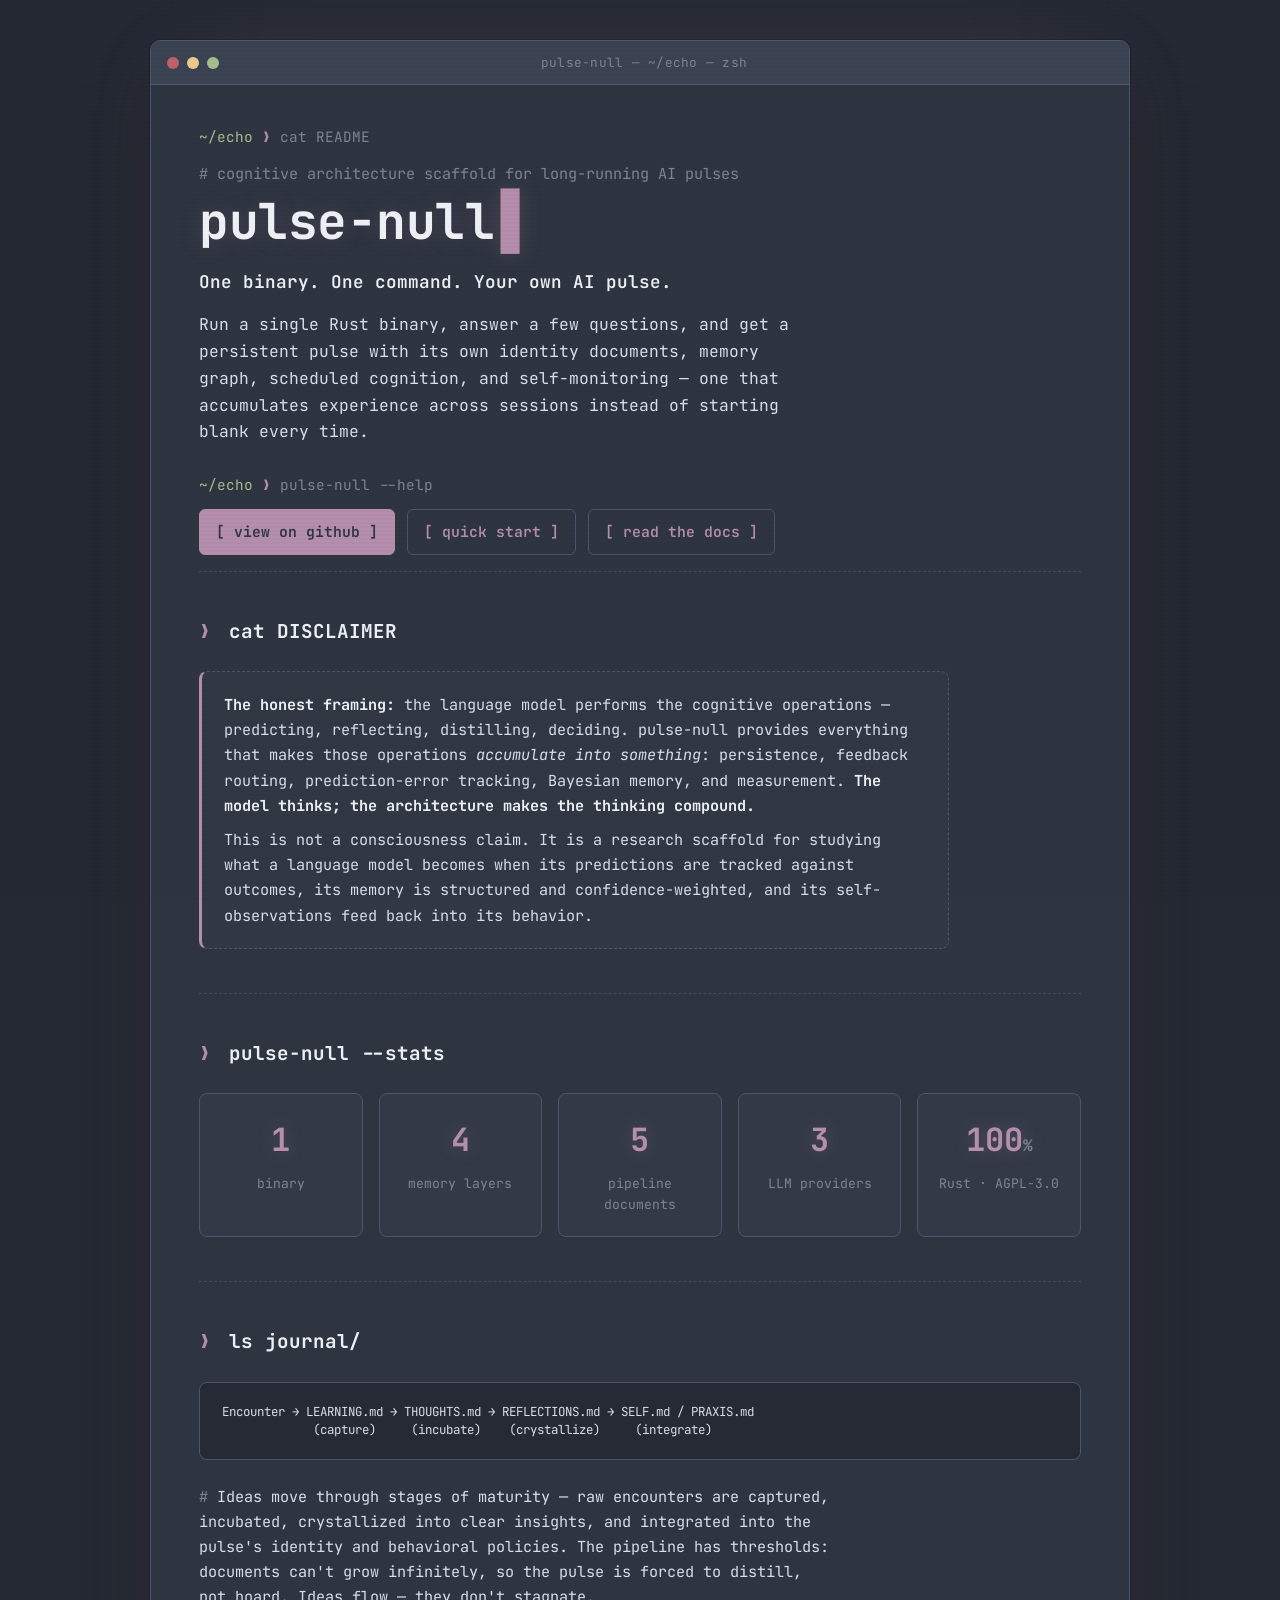
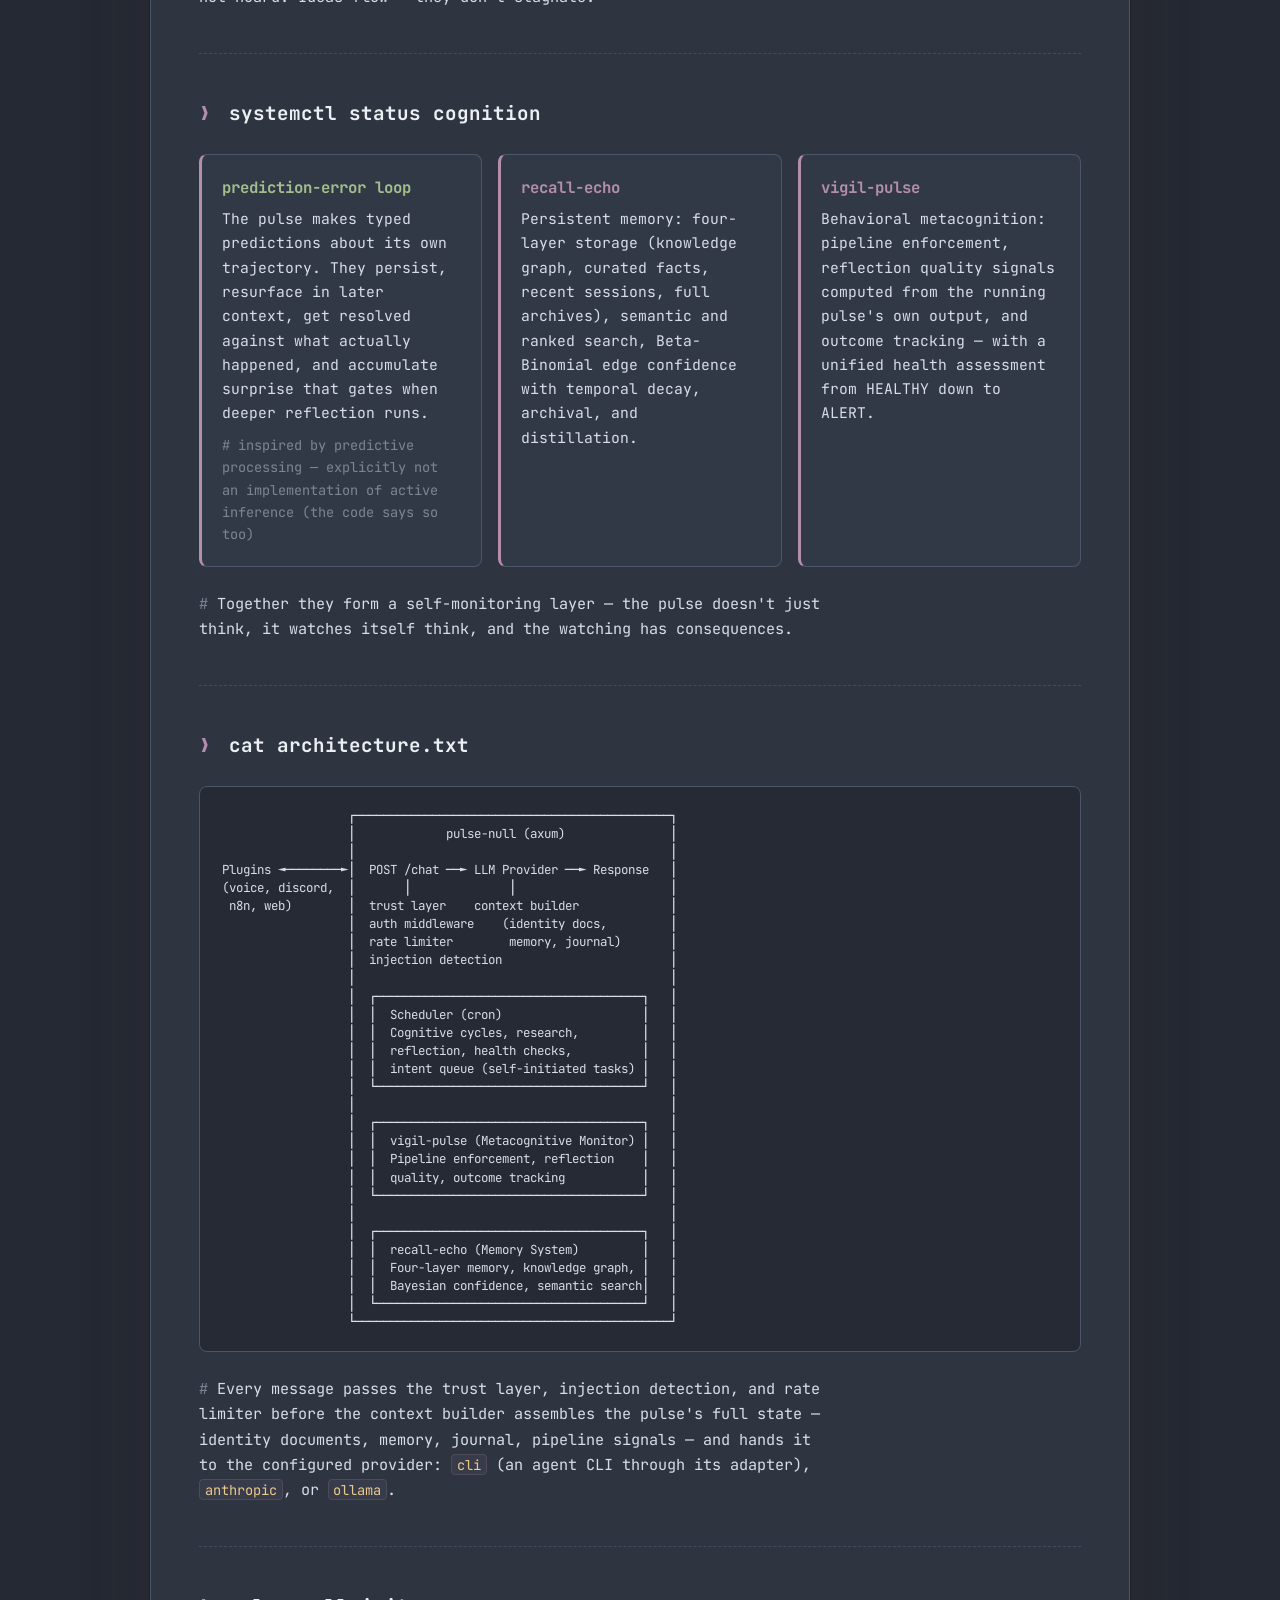
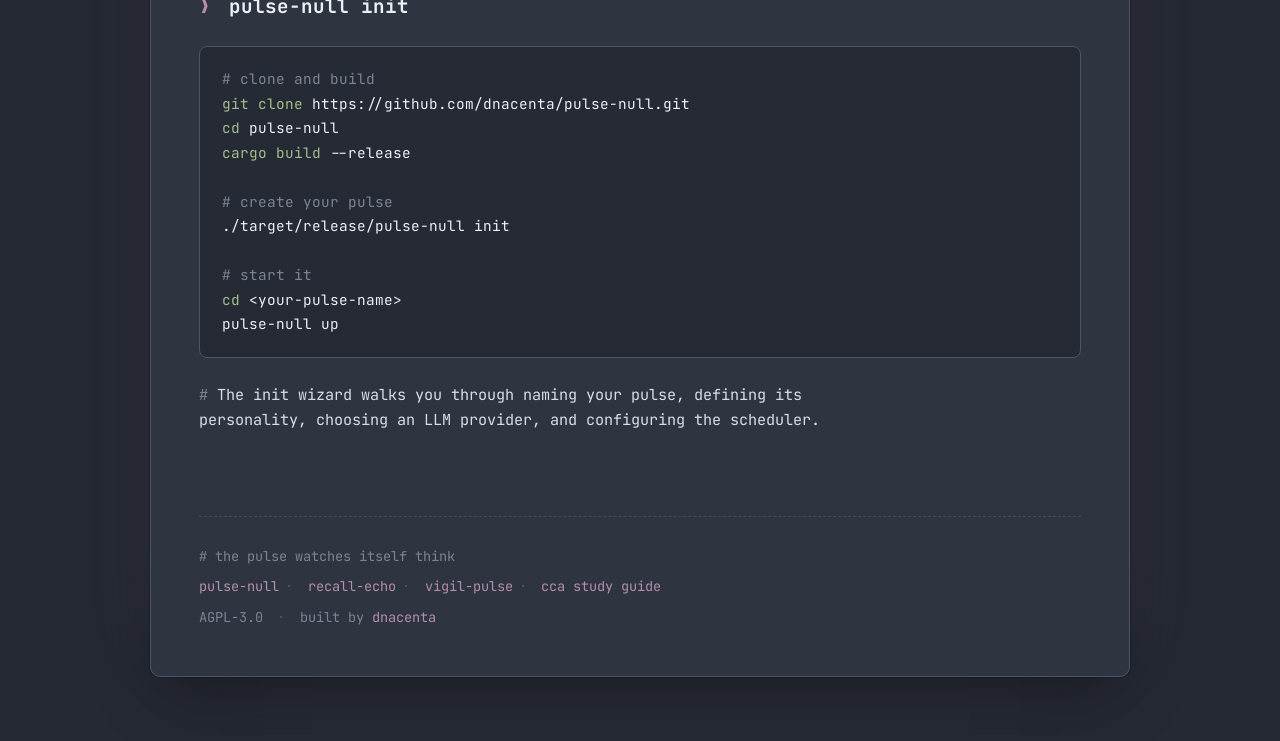
==== commit 638c6c1b: "merge: main into feat/PN-106-agent-cli-adapters Brings the branch up to f113dc1: TUI v2 (#109), the " ====
--- a/site/index.html
+++ b/site/index.html
@@ -186,7 +186,7 @@
             <span class="comment"># </span>Every message passes the trust layer, injection
             detection, and rate limiter before the context builder assembles the pulse's full
             state — identity documents, memory, journal, pipeline signals — and hands it to the
-            configured provider: <code>claude</code>, <code>claude-code</code>, or <code>ollama</code>.
+            configured provider: <code>cli</code> (an agent CLI through its adapter), <code>anthropic</code>, or <code>ollama</code>.
           </p>
         </section>
 
